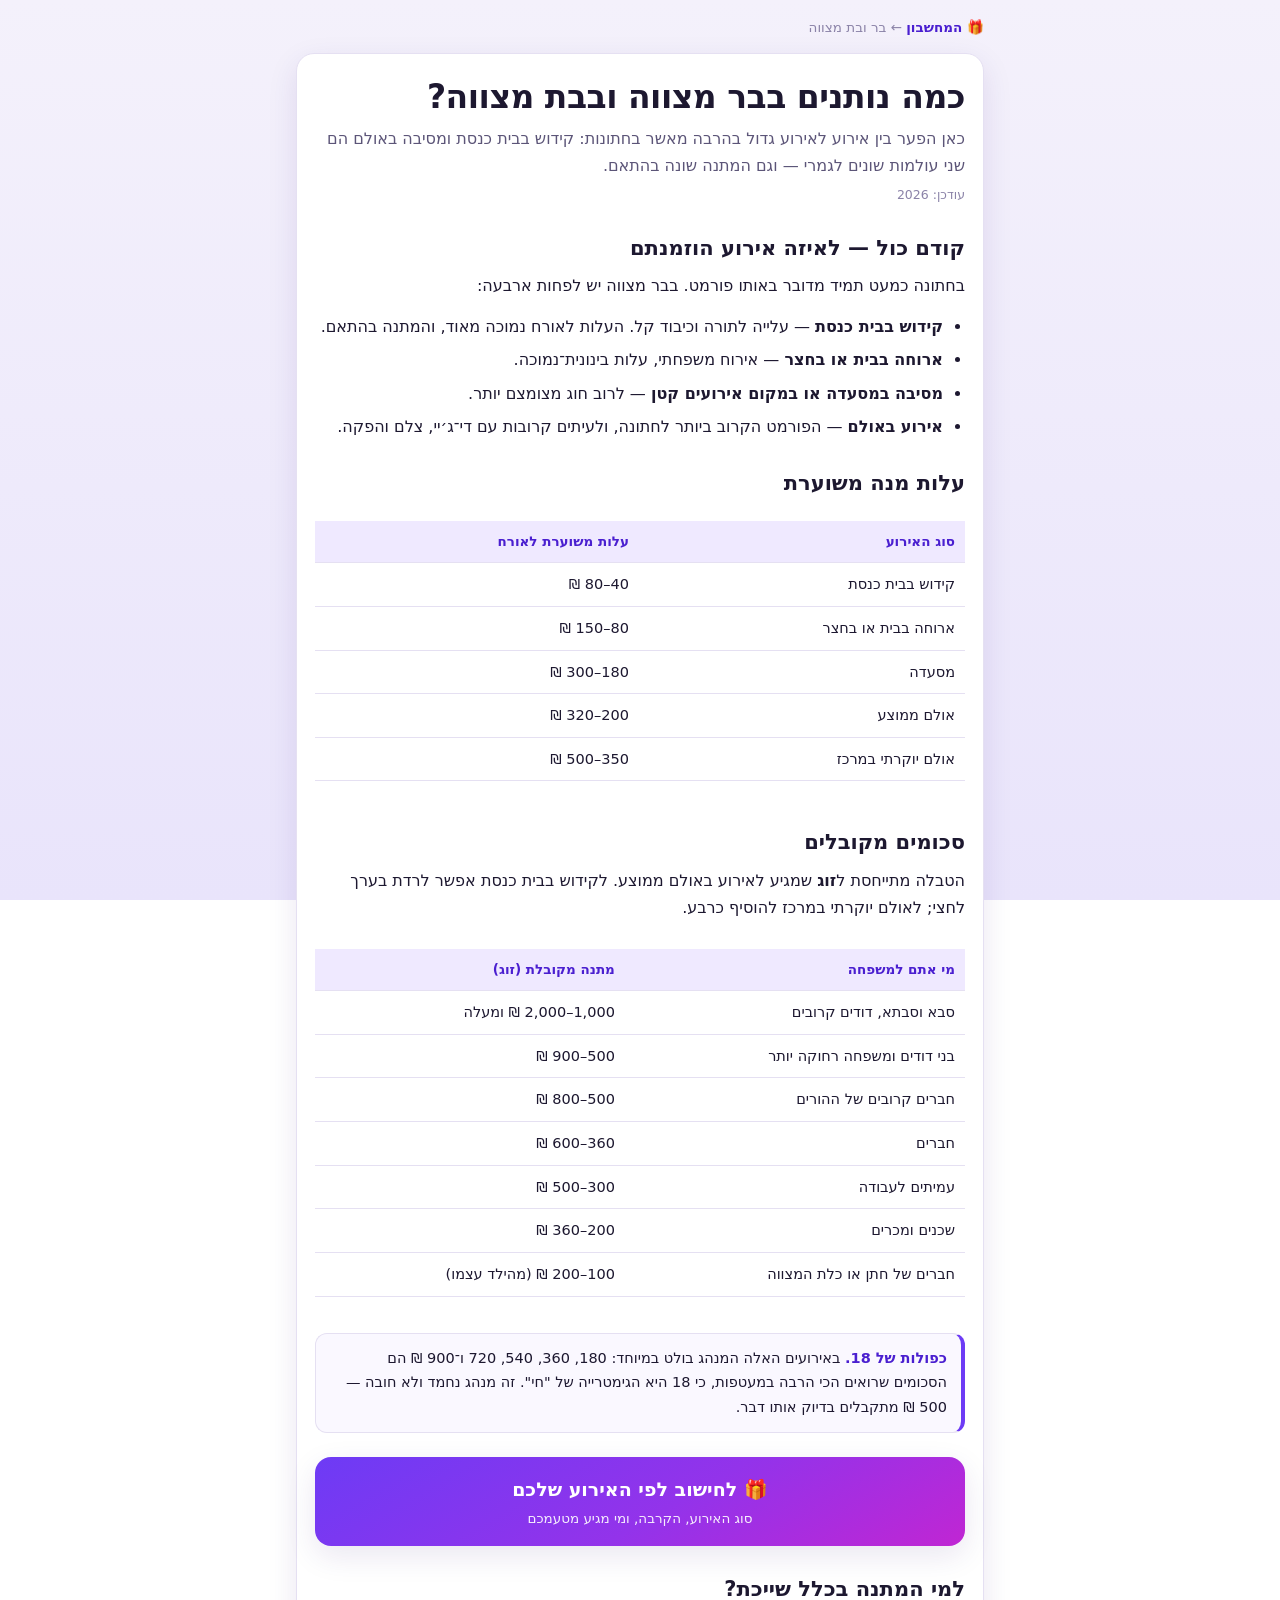
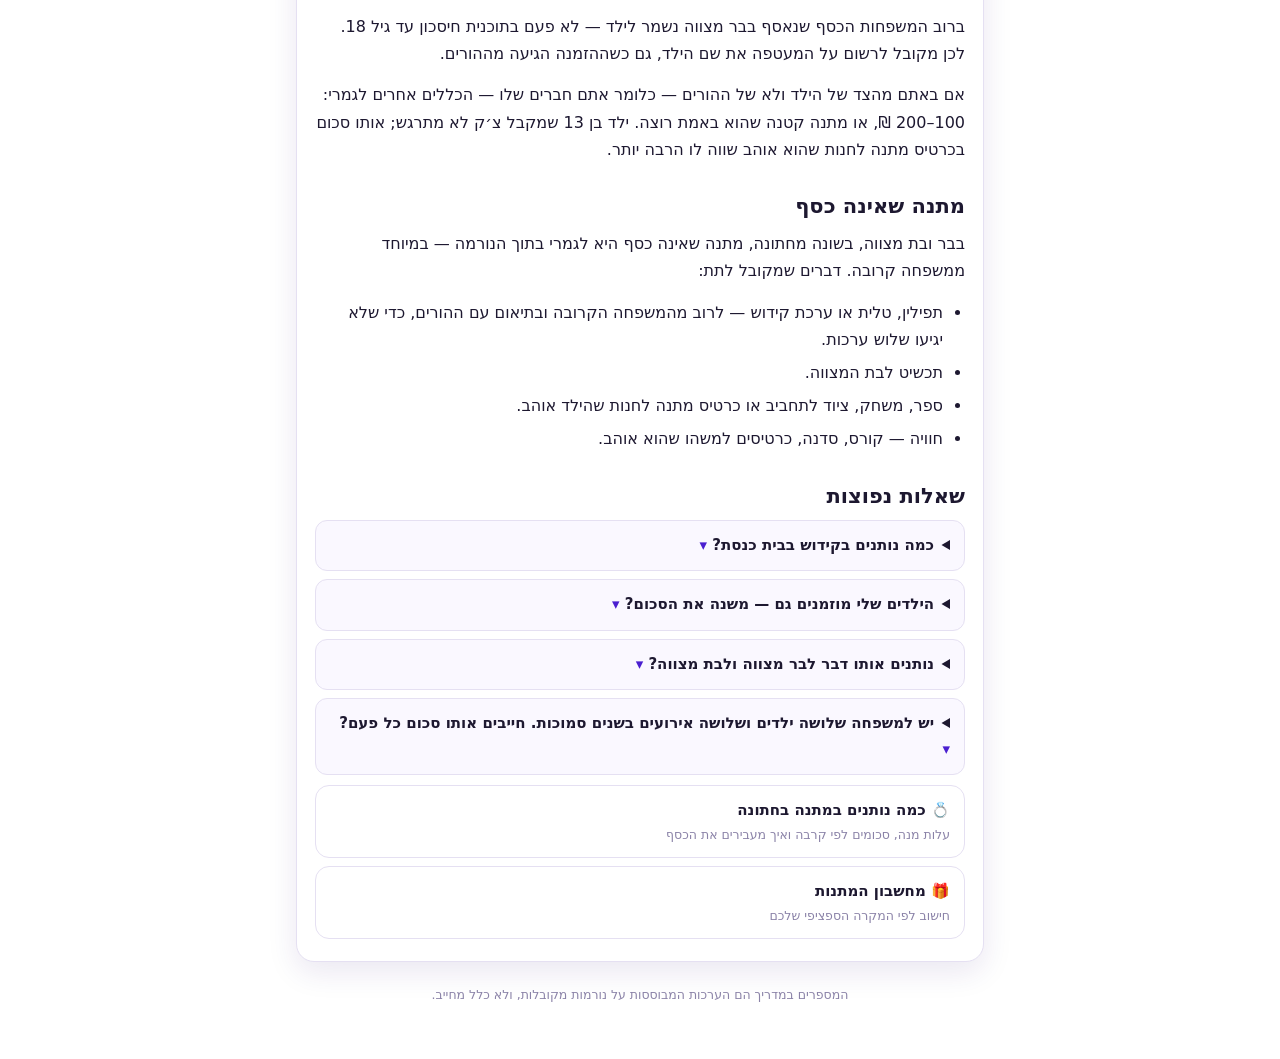
==== bar-mitzva.html @ af944ba7 "Add guide pages, traffic measurement, and fix site URLs The uploaded index.html still pointed its og" ====
<!DOCTYPE html>
<html lang="he" dir="rtl">
<head>
<meta charset="utf-8">
<meta name="viewport" content="width=device-width, initial-scale=1, viewport-fit=cover">
<title>כמה נותנים בבר מצווה ובבת מצווה? מדריך סכומים</title>
<meta name="description" content="כמה מקובל לתת בבר מצווה או בת מצווה בישראל — לפי סוג האירוע, מידת הקרבה ומספר האורחים, כולל מנהג הכפולות של 18.">
<meta name="theme-color" content="#6d3bf5">
<link rel="canonical" href="https://shayh22.github.io/matana/bar-mitzva.html">

<meta property="og:type" content="article">
<meta property="og:site_name" content="כמה לתת במתנה?">
<meta property="og:locale" content="he_IL">
<meta property="og:url" content="https://shayh22.github.io/matana/bar-mitzva.html">
<meta property="og:title" content="כמה נותנים בבר מצווה ובבת מצווה? 🕎">
<meta property="og:description" content="קידוש בבית כנסת או אולם? סכומים מקובלים לפי סוג האירוע ומידת הקרבה, ומה נותנים לילד עצמו.">
<meta property="og:image" content="https://shayh22.github.io/matana/og-image.png">
<meta property="og:image:width" content="1200">
<meta property="og:image:height" content="630">
<meta name="twitter:card" content="summary_large_image">
<link rel="icon" href="data:image/svg+xml,<svg xmlns='http://www.w3.org/2000/svg' viewBox='0 0 100 100'><text y='.9em' font-size='90'>🎁</text></svg>">
<link rel="stylesheet" href="article.css">
</head>
<body>
<div class="wrap">

<nav class="crumbs"><a href="index.html">🎁 המחשבון</a> ← בר ובת מצווה</nav>

<article>
  <h1>כמה נותנים בבר מצווה ובבת מצווה?</h1>
  <p class="lede">כאן הפער בין אירוע לאירוע גדול בהרבה מאשר בחתונות: קידוש בבית כנסת ומסיבה באולם הם שני עולמות שונים לגמרי — וגם המתנה שונה בהתאם.</p>
  <p class="updated">עודכן: 2026</p>

  <h2>קודם כול — לאיזה אירוע הוזמנתם</h2>
  <p>בחתונה כמעט תמיד מדובר באותו פורמט. בבר מצווה יש לפחות ארבעה:</p>
  <ul>
    <li><strong>קידוש בבית כנסת</strong> — עלייה לתורה וכיבוד קל. העלות לאורח נמוכה מאוד, והמתנה בהתאם.</li>
    <li><strong>ארוחה בבית או בחצר</strong> — אירוח משפחתי, עלות בינונית־נמוכה.</li>
    <li><strong>מסיבה במסעדה או במקום אירועים קטן</strong> — לרוב חוג מצומצם יותר.</li>
    <li><strong>אירוע באולם</strong> — הפורמט הקרוב ביותר לחתונה, ולעיתים קרובות עם די־ג׳יי, צלם והפקה.</li>
  </ul>

  <h2>עלות מנה משוערת</h2>
  <div class="table-scroll">
  <table>
    <thead><tr><th>סוג האירוע</th><th>עלות משוערת לאורח</th></tr></thead>
    <tbody>
      <tr><td>קידוש בבית כנסת</td><td>40–80 ₪</td></tr>
      <tr><td>ארוחה בבית או בחצר</td><td>80–150 ₪</td></tr>
      <tr><td>מסעדה</td><td>180–300 ₪</td></tr>
      <tr><td>אולם ממוצע</td><td>200–320 ₪</td></tr>
      <tr><td>אולם יוקרתי במרכז</td><td>350–500 ₪</td></tr>
    </tbody>
  </table>
  </div>

  <h2>סכומים מקובלים</h2>
  <p>הטבלה מתייחסת ל<strong>זוג</strong> שמגיע לאירוע באולם ממוצע. לקידוש בבית כנסת אפשר לרדת בערך לחצי; לאולם יוקרתי במרכז להוסיף כרבע.</p>
  <div class="table-scroll">
  <table>
    <thead><tr><th>מי אתם למשפחה</th><th>מתנה מקובלת (זוג)</th></tr></thead>
    <tbody>
      <tr><td>סבא וסבתא, דודים קרובים</td><td>1,000–2,000 ₪ ומעלה</td></tr>
      <tr><td>בני דודים ומשפחה רחוקה יותר</td><td>500–900 ₪</td></tr>
      <tr><td>חברים קרובים של ההורים</td><td>500–800 ₪</td></tr>
      <tr><td>חברים</td><td>360–600 ₪</td></tr>
      <tr><td>עמיתים לעבודה</td><td>300–500 ₪</td></tr>
      <tr><td>שכנים ומכרים</td><td>200–360 ₪</td></tr>
      <tr><td>חברים של חתן או כלת המצווה</td><td>100–200 ₪ (מהילד עצמו)</td></tr>
    </tbody>
  </table>
  </div>

  <div class="callout">
    <p><b>כפולות של 18.</b> באירועים האלה המנהג בולט במיוחד: 180, 360, 540, 720 ו־900 ₪ הם הסכומים שרואים הכי הרבה במעטפות, כי 18 היא הגימטרייה של "חי". זה מנהג נחמד ולא חובה — 500 ₪ מתקבלים בדיוק אותו דבר.</p>
  </div>

  <a class="cta" href="index.html">
    <span class="big">🎁 לחישוב לפי האירוע שלכם</span>
    <span class="small">סוג האירוע, הקרבה, ומי מגיע מטעמכם</span>
  </a>

  <h2>למי המתנה בכלל שייכת?</h2>
  <p>ברוב המשפחות הכסף שנאסף בבר מצווה נשמר לילד — לא פעם בתוכנית חיסכון עד גיל 18. לכן מקובל לרשום על המעטפה את שם הילד, גם כשההזמנה הגיעה מההורים.</p>
  <p>אם באתם מהצד של הילד ולא של ההורים — כלומר אתם חברים שלו — הכללים אחרים לגמרי: 100–200 ₪, או מתנה קטנה שהוא באמת רוצה. ילד בן 13 שמקבל צ׳ק לא מתרגש; אותו סכום בכרטיס מתנה לחנות שהוא אוהב שווה לו הרבה יותר.</p>

  <h2>מתנה שאינה כסף</h2>
  <p>בבר ובת מצווה, בשונה מחתונה, מתנה שאינה כסף היא לגמרי בתוך הנורמה — במיוחד ממשפחה קרובה. דברים שמקובל לתת:</p>
  <ul>
    <li>תפילין, טלית או ערכת קידוש — לרוב מהמשפחה הקרובה ובתיאום עם ההורים, כדי שלא יגיעו שלוש ערכות.</li>
    <li>תכשיט לבת המצווה.</li>
    <li>ספר, משחק, ציוד לתחביב או כרטיס מתנה לחנות שהילד אוהב.</li>
    <li>חוויה — קורס, סדנה, כרטיסים למשהו שהוא אוהב.</li>
  </ul>

  <h2>שאלות נפוצות</h2>
  <details><summary>כמה נותנים בקידוש בבית כנסת?</summary>
    <p>בין 100 ל־360 ₪ לזוג, לפי מידת הקרבה. העלות למשפחה נמוכה, ולכן גם המתנה. אורחים רבים מגיעים לקידוש עם ברכה בלבד וזה מקובל לחלוטין.</p></details>
  <details><summary>הילדים שלי מוזמנים גם — משנה את הסכום?</summary>
    <p>כן, אבל פחות ממה שנדמה. ילדים לא נספרים כמנה מלאה, ובאירועי בר מצווה רבים יש ממילא תפריט ילדים זול יותר.</p></details>
  <details><summary>נותנים אותו דבר לבר מצווה ולבת מצווה?</summary>
    <p>כן. הסכומים נגזרים מסוג האירוע וממידת הקרבה, לא ממגדר הילד.</p></details>
  <details><summary>יש למשפחה שלושה ילדים ושלושה אירועים בשנים סמוכות. חייבים אותו סכום כל פעם?</summary>
    <p>מקובל לשמור על עקביות בין האחים — ילדים משווים. אם התקציב השתנה, עדיף לרדת קצת בכולם מאשר לתת לאחד הרבה יותר.</p></details>

  <div class="more">
    <a href="wedding.html">💍 כמה נותנים במתנה בחתונה<small>עלות מנה, סכומים לפי קרבה ואיך מעבירים את הכסף</small></a>
    <a href="index.html">🎁 מחשבון המתנות<small>חישוב לפי המקרה הספציפי שלכם</small></a>
  </div>
</article>

<footer class="site">
  <p>המספרים במדריך הם הערכות המבוססות על נורמות מקובלות, ולא כלל מחייב.</p>
  <p id="visitCounter" hidden>👀 <b data-count>0</b> בדיקות באתר עד כה</p>
</footer>

</div>

<script type="application/ld+json">
{
  "@context": "https://schema.org",
  "@type": "FAQPage",
  "inLanguage": "he",
  "mainEntity": [
    {"@type":"Question","name":"כמה נותנים בבר מצווה?","acceptedAnswer":{"@type":"Answer","text":"לזוג באירוע באולם ממוצע: 360 עד 600 ש\"ח לחברים, 300 עד 500 לעמיתים לעבודה, ו-1,000 ומעלה למשפחה קרובה. בקידוש בבית כנסת הסכומים נמוכים בכמחצית."}},
    {"@type":"Question","name":"כמה נותנים בקידוש בבית כנסת?","acceptedAnswer":{"@type":"Answer","text":"בין 100 ל-360 ש\"ח לזוג לפי מידת הקרבה, כיוון שעלות האירוח לאורח נמוכה."}},
    {"@type":"Question","name":"האם נותנים בכפולות של 18?","acceptedAnswer":{"@type":"Answer","text":"זה מנהג רווח בבר ובת מצווה, כי 18 היא הגימטרייה של המילה חי. סכומים נפוצים הם 180, 360, 540 ו-720 ש\"ח. זה מנהג ולא חובה."}}
  ]
}
</script>
<script src="site.js"></script>
</body>
</html>
---- article.css ----
/* article.css — עיצוב משותף לעמודי התוכן (index.html מעצב את עצמו inline) */
:root{
  --bg:#f4f1fb; --bg2:#e9e4fb;
  --card:#ffffff; --card-soft:#faf8ff;
  --ink:#1d1830; --ink-soft:#5c5578; --ink-faint:#8b83a8;
  --line:#e5e0f2;
  --brand:#6d3bf5; --brand-ink:#4a1fd0; --brand-soft:#efe9ff;
  --shadow:0 10px 30px rgba(50,20,120,.10);
}
@media (prefers-color-scheme: dark){
  :root{
    --bg:#14111f; --bg2:#1b1730;
    --card:#1e1a2e; --card-soft:#252038;
    --ink:#f2effc; --ink-soft:#bdb5d6; --ink-faint:#8d85a8;
    --line:#332c4d;
    --brand:#a78bfa; --brand-ink:#c4b2ff; --brand-soft:#2b2447;
    --shadow:0 10px 30px rgba(0,0,0,.35);
  }
}
*{box-sizing:border-box}
html,body{margin:0;padding:0}
body{
  font-family:"Heebo","Assistant","Rubik",system-ui,-apple-system,"Segoe UI","Noto Sans Hebrew",Arial,sans-serif;
  background:linear-gradient(180deg,var(--bg) 0%,var(--bg2) 100%);
  background-attachment:fixed;
  color:var(--ink); line-height:1.7; -webkit-text-size-adjust:100%;
  padding-bottom:40px;
}
.wrap{max-width:720px;margin:0 auto;padding:0 16px}

nav.crumbs{padding:16px 0 4px;font-size:13.5px;color:var(--ink-faint)}
nav.crumbs a{color:var(--brand-ink);text-decoration:none;font-weight:600}
nav.crumbs a:hover{text-decoration:underline}

article{
  background:var(--card);border:1px solid var(--line);border-radius:18px;
  box-shadow:var(--shadow);padding:22px 18px;margin:10px 0 16px;
}
h1{font-size:clamp(24px,5.5vw,33px);line-height:1.25;margin:0 0 8px;letter-spacing:-.5px}
.lede{color:var(--ink-soft);font-size:16px;margin:0 0 4px}
.updated{font-size:12.5px;color:var(--ink-faint);margin:0}
h2{font-size:21px;margin:30px 0 10px;line-height:1.3}
h3{font-size:17px;margin:22px 0 6px}
p{margin:0 0 14px}
ul,ol{margin:0 0 14px;padding-inline-start:22px}
li{margin-bottom:6px}
strong{font-weight:700}
a{color:var(--brand-ink)}

table{width:100%;border-collapse:collapse;margin:14px 0 18px;font-size:14.5px}
th,td{text-align:start;padding:9px 10px;border-bottom:1px solid var(--line)}
th{background:var(--brand-soft);color:var(--brand-ink);font-weight:700;font-size:13.5px}
td:last-child,th:last-child{white-space:nowrap;font-variant-numeric:tabular-nums}
tbody tr:hover{background:var(--card-soft)}
.table-scroll{overflow-x:auto;-webkit-overflow-scrolling:touch}

.callout{
  background:var(--card-soft);border:1.5px solid var(--line);border-inline-start:4px solid var(--brand);
  border-radius:12px;padding:12px 14px;margin:18px 0;font-size:14.5px;
}
.callout p:last-child{margin-bottom:0}
.callout b{color:var(--brand-ink)}

.cta{
  display:block;text-align:center;text-decoration:none;
  background:linear-gradient(150deg,#6d3bf5 0%,#9333ea 55%,#c026d3 100%);
  color:#fff;border-radius:16px;padding:16px 18px;margin:24px 0;box-shadow:var(--shadow);
}
.cta .big{display:block;font-size:19px;font-weight:800;margin-bottom:2px}
.cta .small{display:block;font-size:13.5px;opacity:.92}

details{
  background:var(--card-soft);border:1px solid var(--line);border-radius:12px;
  padding:12px 14px;margin-bottom:8px;
}
details[open]{border-color:var(--brand)}
summary{cursor:pointer;font-weight:700;font-size:15px}
summary::-webkit-details-marker{display:none}
summary::after{content:" ▾";color:var(--brand-ink)}
details[open] summary::after{content:" ▴"}
details p{margin:10px 0 0;font-size:14.5px}

.more{display:grid;gap:8px;margin-top:10px}
.more a{
  display:block;background:var(--card);border:1.5px solid var(--line);border-radius:14px;
  padding:12px 14px;text-decoration:none;color:var(--ink);font-weight:700;font-size:15px;
}
.more a:hover{border-color:var(--brand)}
.more a small{display:block;font-weight:400;font-size:12.5px;color:var(--ink-faint)}

footer.site{
  text-align:center;font-size:12.5px;color:var(--ink-faint);padding:6px 8px 0;
}
footer.site a{color:var(--brand-ink)}
#visitCounter{margin-top:6px}
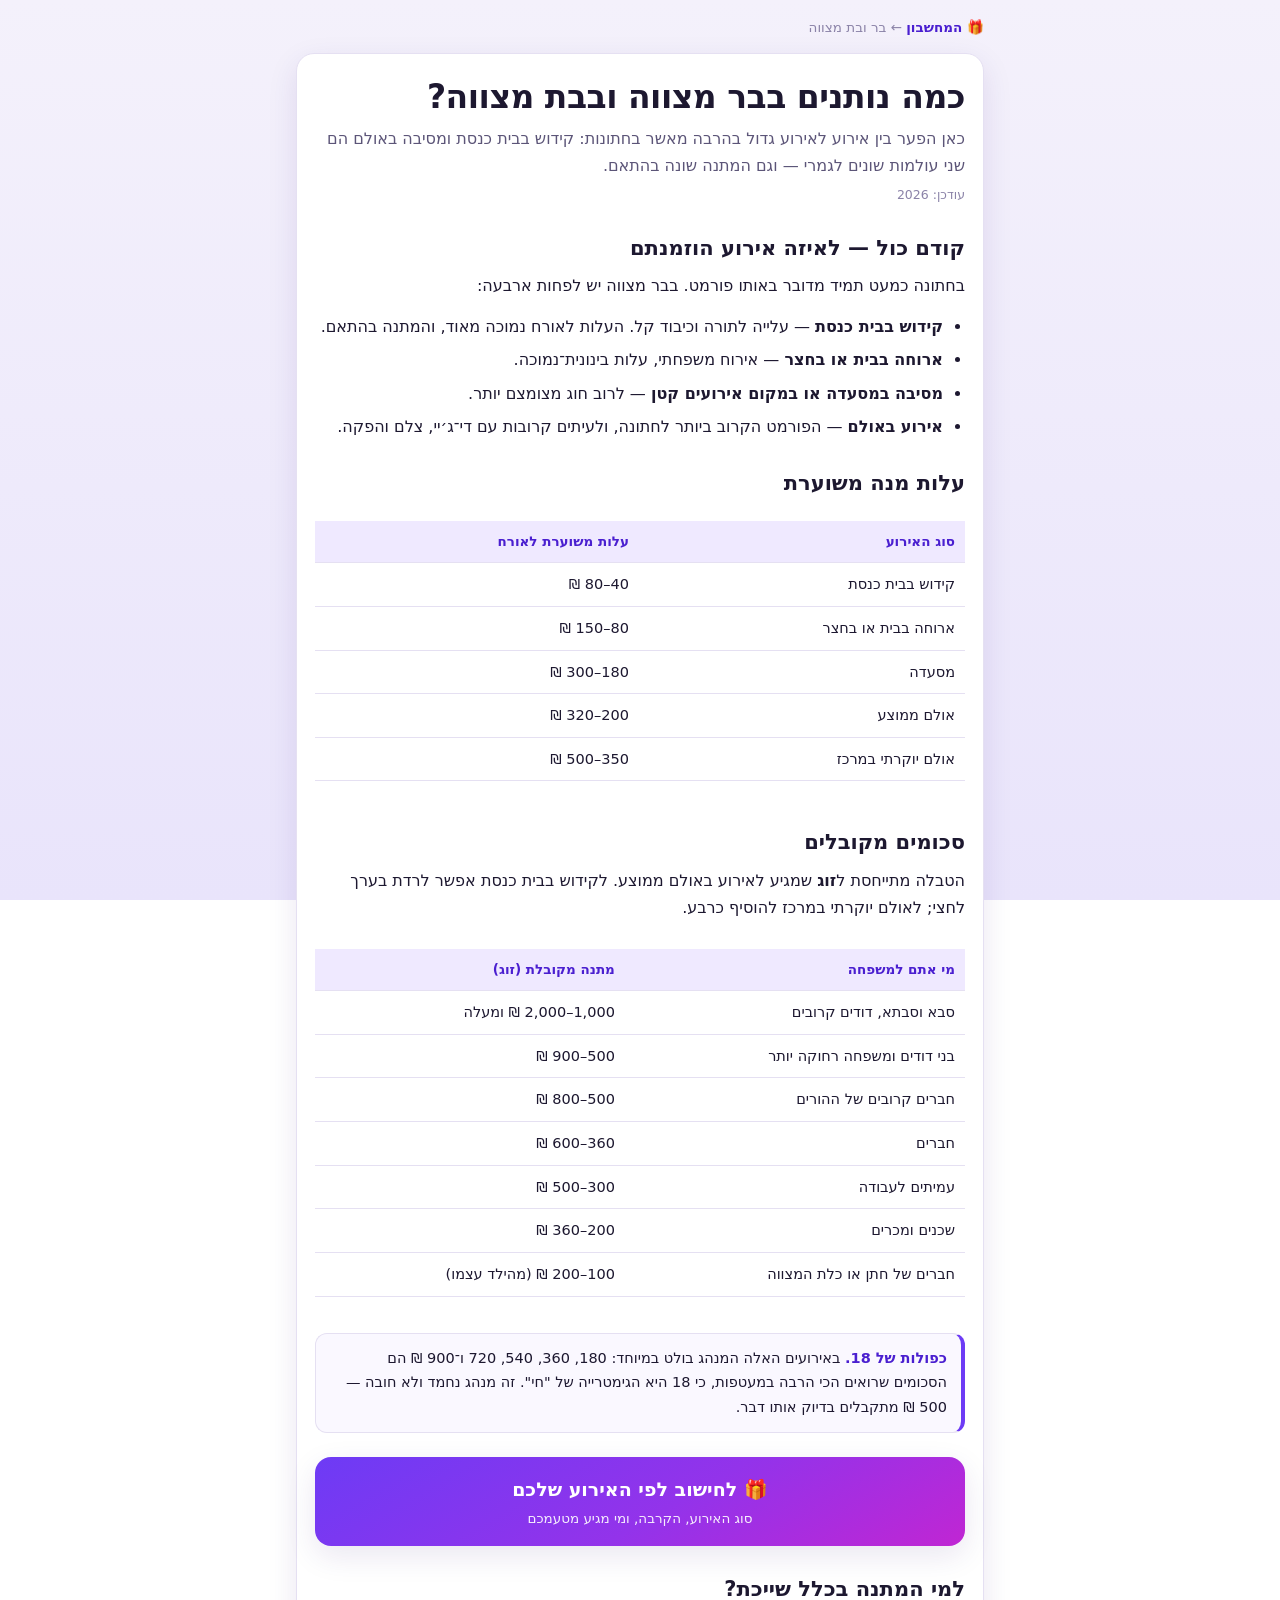
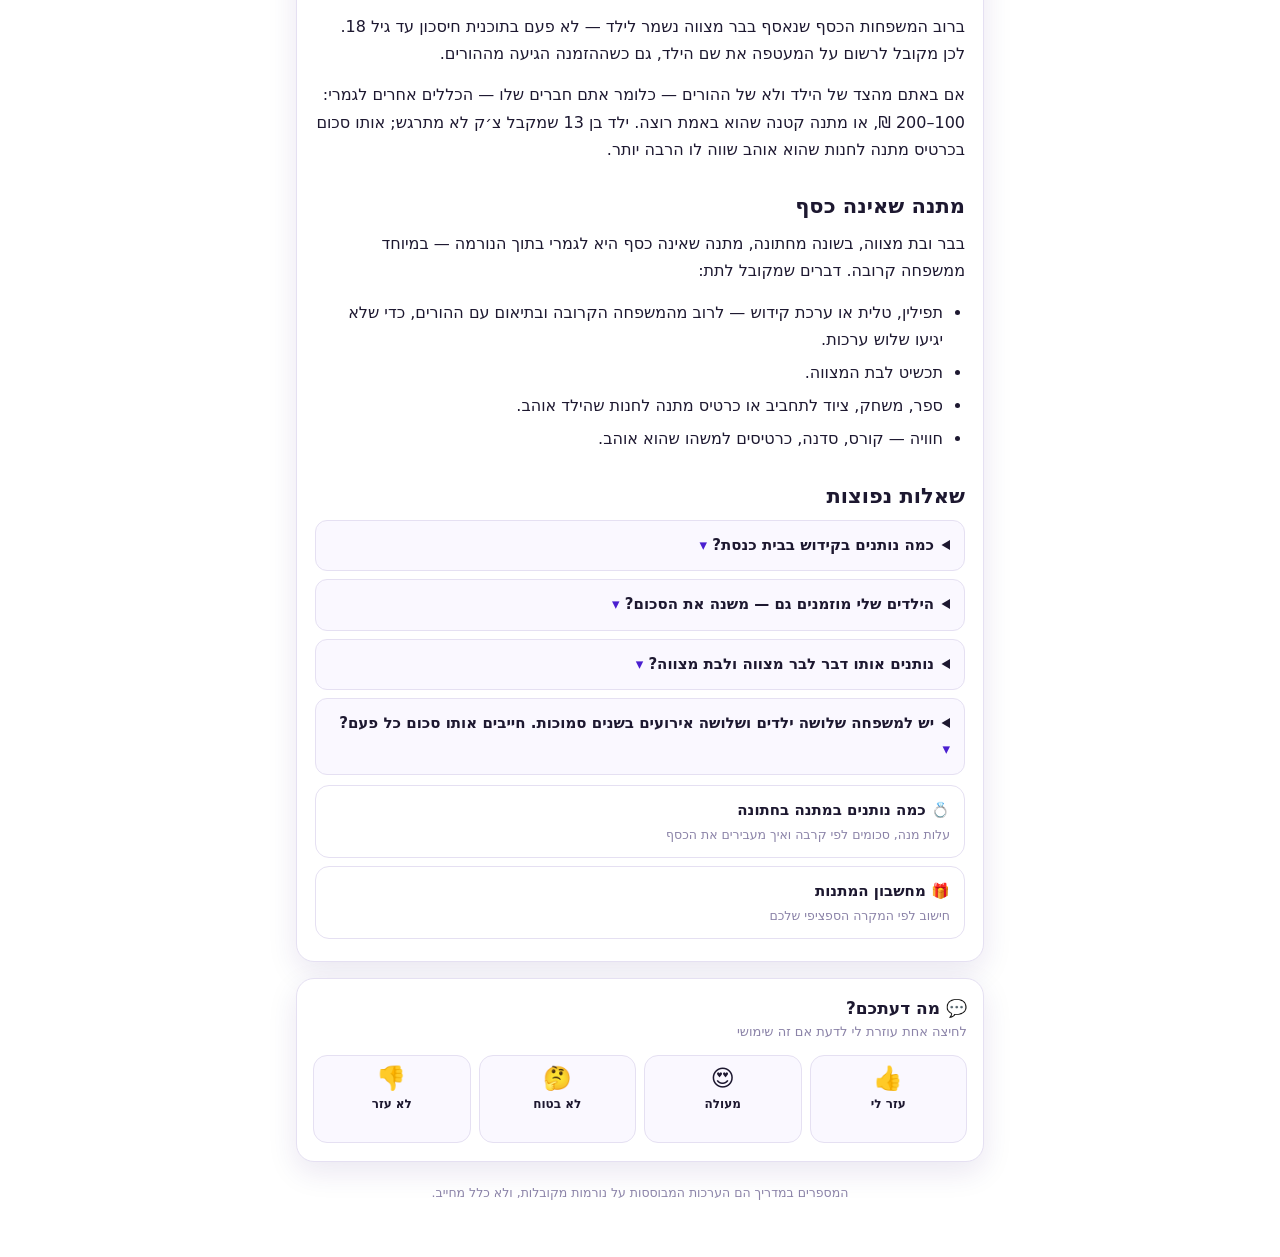
==== commit ffe059d9: "Add visitor reactions and a comment box feedback.js injects the widget, styles included, into any pa" ====
--- a/bar-mitzva.html
+++ b/bar-mitzva.html
@@ -109,6 +109,8 @@
   </div>
 </article>
 
+<div id="feedback"></div>
+
 <footer class="site">
   <p>המספרים במדריך הם הערכות המבוססות על נורמות מקובלות, ולא כלל מחייב.</p>
   <p id="visitCounter" hidden>👀 <b data-count>0</b> בדיקות באתר עד כה</p>
@@ -129,5 +131,6 @@
 }
 </script>
 <script src="site.js"></script>
+<script src="feedback.js"></script>
 </body>
 </html>
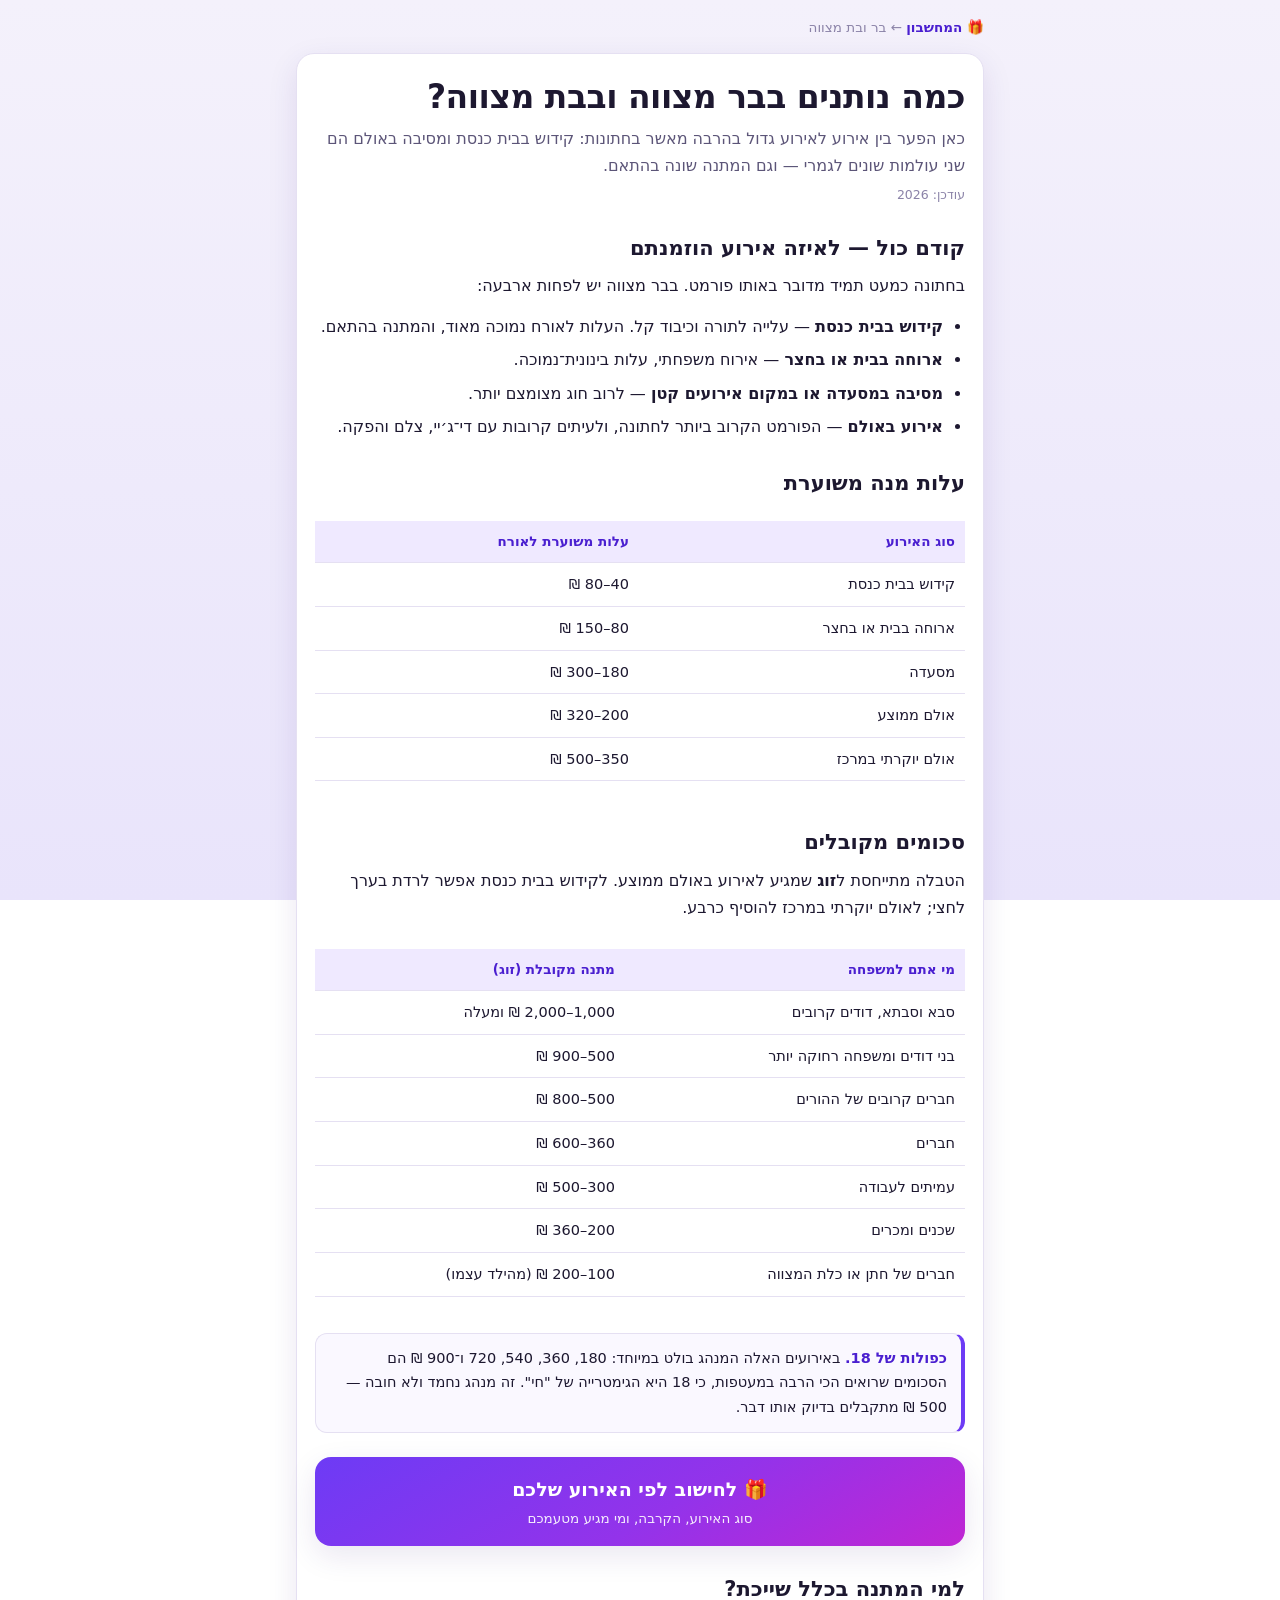
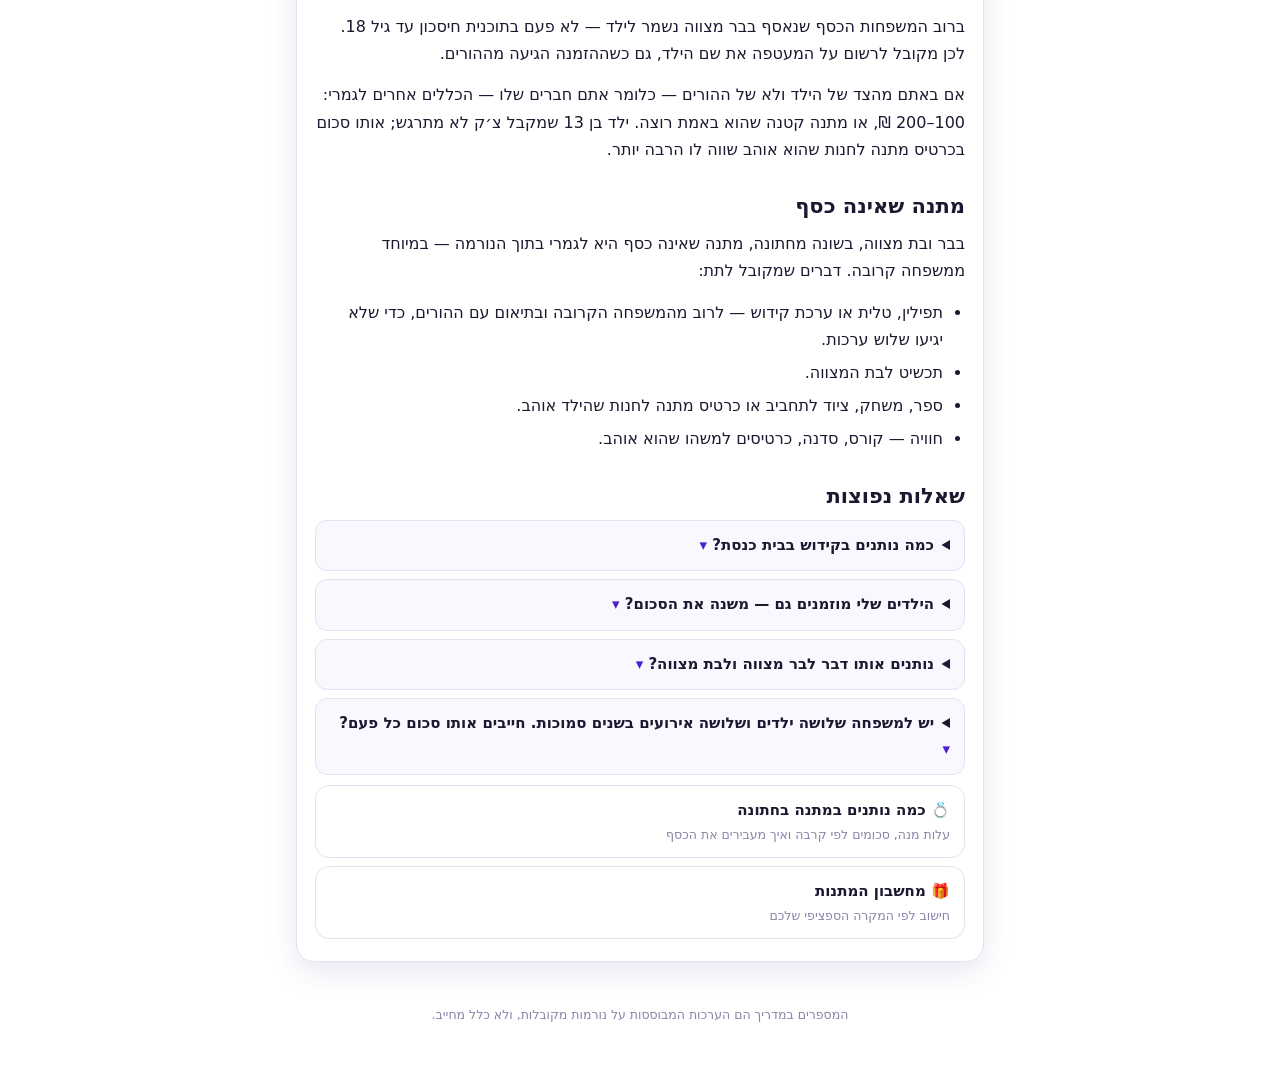
==== commit df34b5ca: "Replace the reactions widget and visit counter with the engagement service The site had two half-mea" ====
--- a/bar-mitzva.html
+++ b/bar-mitzva.html
@@ -109,11 +109,16 @@
   </div>
 </article>
 
-<div id="feedback"></div>
+<section class="engage" aria-label="לייקים ותגובות">
+  <div class="engage-bar">
+    <div data-tells="likes"></div>
+    <div data-tells="views"></div>
+  </div>
+  <div data-tells="comments"></div>
+</section>
 
 <footer class="site">
   <p>המספרים במדריך הם הערכות המבוססות על נורמות מקובלות, ולא כלל מחייב.</p>
-  <p id="visitCounter" hidden>👀 <b data-count>0</b> בדיקות באתר עד כה</p>
 </footer>
 
 </div>
@@ -130,7 +135,7 @@
   ]
 }
 </script>
-<script src="site.js"></script>
-<script src="feedback.js"></script>
+<script src="site.js?v=2"></script>
+<script src="https://web-feeds.shayh22.workers.dev/embed.js" data-site="st_AZZqe57hSzXi" defer></script>
 </body>
 </html>
--- a/article.css
+++ b/article.css
@@ -92,4 +92,18 @@
   text-align:center;font-size:12.5px;color:var(--ink-faint);padding:6px 8px 0;
 }
 footer.site a{color:var(--brand-ink)}
-#visitCounter{margin-top:6px}
+
+/* ── לייקים, צפיות ותגובות ──
+   הרכיבים מגיעים עם העיצוב שלהם וקוראים את המשתנים האלה, אז מיפוי אחד
+   מספיק כדי שיירשו את הצבעים של האתר — כולל המצב הכהה. */
+.engage{margin:18px 0}
+.engage-bar{display:flex;flex-wrap:wrap;align-items:center;gap:14px;margin-bottom:14px}
+[data-tells]{
+  --tlx-fg:var(--ink);
+  --tlx-muted:var(--ink-faint);
+  --tlx-card:var(--card);
+  --tlx-border:var(--line);
+  --tlx-accent:var(--brand);
+  --tlx-accent-fg:var(--card);
+  --tlx-radius:18px;
+}
